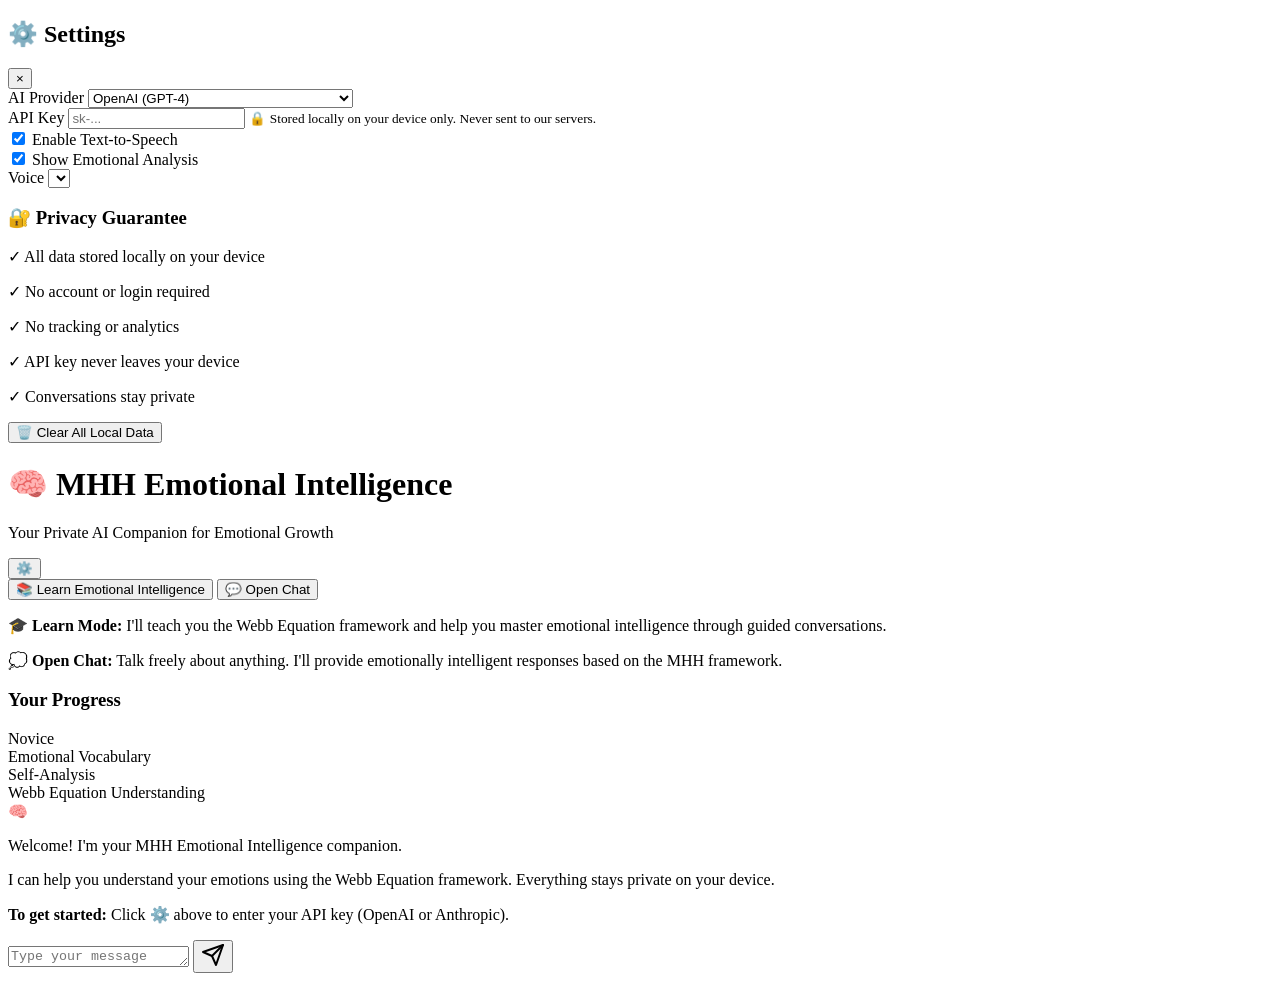
==== emotiscope/app.html @ eacdbe10 "Add EmotiScope - Production-Ready Emotional Intelligence Product This commit transforms the MVP into" ====
<!DOCTYPE html>
<html lang="en">
<head>
    <meta charset="UTF-8">
    <meta name="viewport" content="width=device-width, initial-scale=1.0">
    <title>MHH Emotional Intelligence - Private AI Chat</title>
    <link rel="stylesheet" href="styles.css">
</head>
<body>
    <!-- Settings Modal -->
    <div id="settingsModal" class="modal">
        <div class="modal-content">
            <div class="modal-header">
                <h2>⚙️ Settings</h2>
                <button class="close-btn" onclick="closeSettings()">&times;</button>
            </div>
            <div class="modal-body">
                <div class="setting-group">
                    <label for="aiProvider">AI Provider</label>
                    <select id="aiProvider" onchange="updateAPIKeyLabel()">
                        <option value="openai">OpenAI (GPT-4)</option>
                        <option value="anthropic">Anthropic (Claude)</option>
                        <option value="local">Local AI (Browser-based - Coming Soon)</option>
                    </select>
                </div>

                <div class="setting-group">
                    <label for="apiKey" id="apiKeyLabel">API Key</label>
                    <input type="password" id="apiKey" placeholder="sk-...">
                    <small class="help-text">🔒 Stored locally on your device only. Never sent to our servers.</small>
                </div>

                <div class="setting-group">
                    <label>
                        <input type="checkbox" id="ttsEnabled" checked>
                        Enable Text-to-Speech
                    </label>
                </div>

                <div class="setting-group">
                    <label>
                        <input type="checkbox" id="showEmotionalAnalysis" checked>
                        Show Emotional Analysis
                    </label>
                </div>

                <div class="setting-group">
                    <label for="voiceSelect">Voice</label>
                    <select id="voiceSelect"></select>
                </div>

                <div class="privacy-notice">
                    <h3>🔐 Privacy Guarantee</h3>
                    <p>✓ All data stored locally on your device</p>
                    <p>✓ No account or login required</p>
                    <p>✓ No tracking or analytics</p>
                    <p>✓ API key never leaves your device</p>
                    <p>✓ Conversations stay private</p>
                </div>

                <button class="danger-btn" onclick="clearAllData()">🗑️ Clear All Local Data</button>
            </div>
        </div>
    </div>

    <!-- Main App Container -->
    <div class="app-container">
        <!-- Header -->
        <header class="app-header">
            <div class="header-content">
                <h1>🧠 MHH Emotional Intelligence</h1>
                <p class="tagline">Your Private AI Companion for Emotional Growth</p>
            </div>
            <button class="settings-btn" onclick="openSettings()">⚙️</button>
        </header>

        <!-- Mode Selector -->
        <div class="mode-selector">
            <button class="mode-btn active" data-mode="learn" onclick="switchMode('learn')">
                📚 Learn Emotional Intelligence
            </button>
            <button class="mode-btn" data-mode="chat" onclick="switchMode('chat')">
                💬 Open Chat
            </button>
        </div>

        <!-- Mode Descriptions -->
        <div class="mode-description">
            <div id="learnDesc" class="desc-content active">
                <p>🎓 <strong>Learn Mode:</strong> I'll teach you the Webb Equation framework and help you master emotional intelligence through guided conversations.</p>
            </div>
            <div id="chatDesc" class="desc-content">
                <p>💭 <strong>Open Chat:</strong> Talk freely about anything. I'll provide emotionally intelligent responses based on the MHH framework.</p>
            </div>
        </div>

        <!-- Skill Progress (Learn Mode Only) -->
        <div id="skillProgress" class="skill-progress">
            <div class="skill-header">
                <h3>Your Progress</h3>
                <span id="overallLevel" class="level-badge">Novice</span>
            </div>
            <div class="skill-bars">
                <div class="skill-item">
                    <span>Emotional Vocabulary</span>
                    <div class="progress-bar">
                        <div class="progress-fill" id="vocabProgress" style="width: 0%"></div>
                    </div>
                </div>
                <div class="skill-item">
                    <span>Self-Analysis</span>
                    <div class="progress-bar">
                        <div class="progress-fill" id="analysisProgress" style="width: 0%"></div>
                    </div>
                </div>
                <div class="skill-item">
                    <span>Webb Equation Understanding</span>
                    <div class="progress-bar">
                        <div class="progress-fill" id="webbProgress" style="width: 0%"></div>
                    </div>
                </div>
            </div>
        </div>

        <!-- Chat Container -->
        <div class="chat-container" id="chatContainer">
            <div class="chat-messages" id="chatMessages">
                <!-- Welcome Message -->
                <div class="message bot-message">
                    <div class="message-avatar">🧠</div>
                    <div class="message-content">
                        <p>Welcome! I'm your MHH Emotional Intelligence companion.</p>
                        <p>I can help you understand your emotions using the Webb Equation framework. Everything stays private on your device.</p>
                        <p><strong>To get started:</strong> Click ⚙️ above to enter your API key (OpenAI or Anthropic).</p>
                    </div>
                </div>
            </div>

            <!-- Input Area -->
            <div class="chat-input-container">
                <textarea
                    id="messageInput"
                    placeholder="Type your message here..."
                    rows="1"
                    onkeydown="handleKeyPress(event)"
                ></textarea>
                <button class="send-btn" onclick="sendMessage()" id="sendBtn">
                    <svg width="24" height="24" viewBox="0 0 24 24" fill="none">
                        <path d="M22 2L11 13" stroke="currentColor" stroke-width="2" stroke-linecap="round"/>
                        <path d="M22 2L15 22L11 13L2 9L22 2Z" stroke="currentColor" stroke-width="2" stroke-linecap="round" stroke-linejoin="round"/>
                    </svg>
                </button>
            </div>
        </div>
    </div>

    <!-- Scripts -->
    <script src="mhh-engine.js"></script>
    <script src="app.js"></script>
</body>
</html>
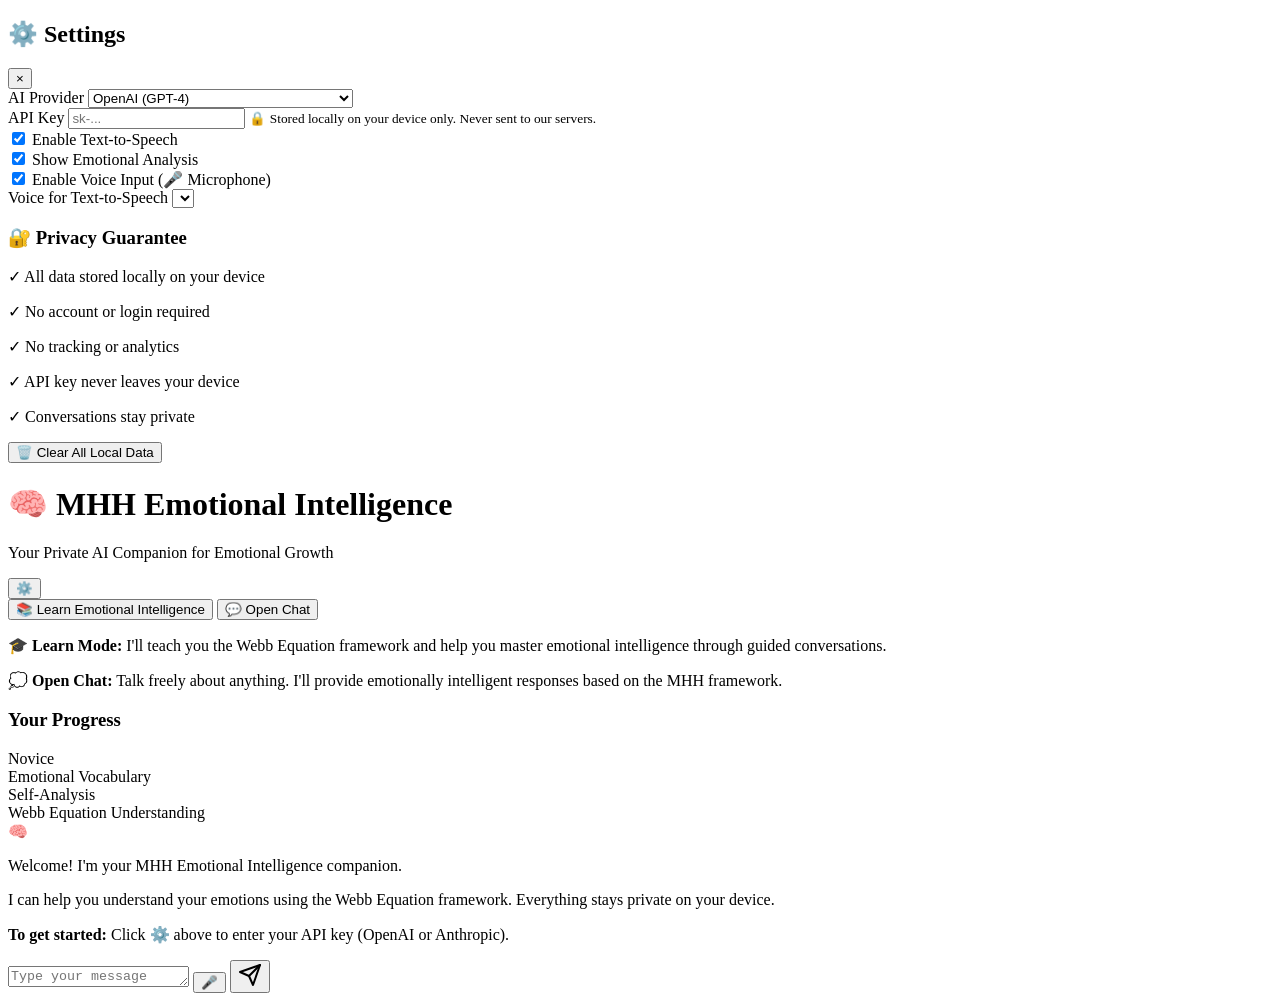
==== commit 74232fb9: "Add voice input functionality - Talk to EmotiScope This commit adds complete speech-to-text (voice i" ====
--- a/emotiscope/app.html
+++ b/emotiscope/app.html
@@ -45,7 +45,14 @@
                 </div>
 
                 <div class="setting-group">
-                    <label for="voiceSelect">Voice</label>
+                    <label>
+                        <input type="checkbox" id="voiceInputEnabled" checked>
+                        Enable Voice Input (🎤 Microphone)
+                    </label>
+                </div>
+
+                <div class="setting-group">
+                    <label for="voiceSelect">Voice for Text-to-Speech</label>
                     <select id="voiceSelect"></select>
                 </div>
 
@@ -144,6 +151,9 @@
                     rows="1"
                     onkeydown="handleKeyPress(event)"
                 ></textarea>
+                <button class="mic-btn" onclick="toggleVoiceInput()" id="micBtn" title="Click to speak">
+                    🎤
+                </button>
                 <button class="send-btn" onclick="sendMessage()" id="sendBtn">
                     <svg width="24" height="24" viewBox="0 0 24 24" fill="none">
                         <path d="M22 2L11 13" stroke="currentColor" stroke-width="2" stroke-linecap="round"/>
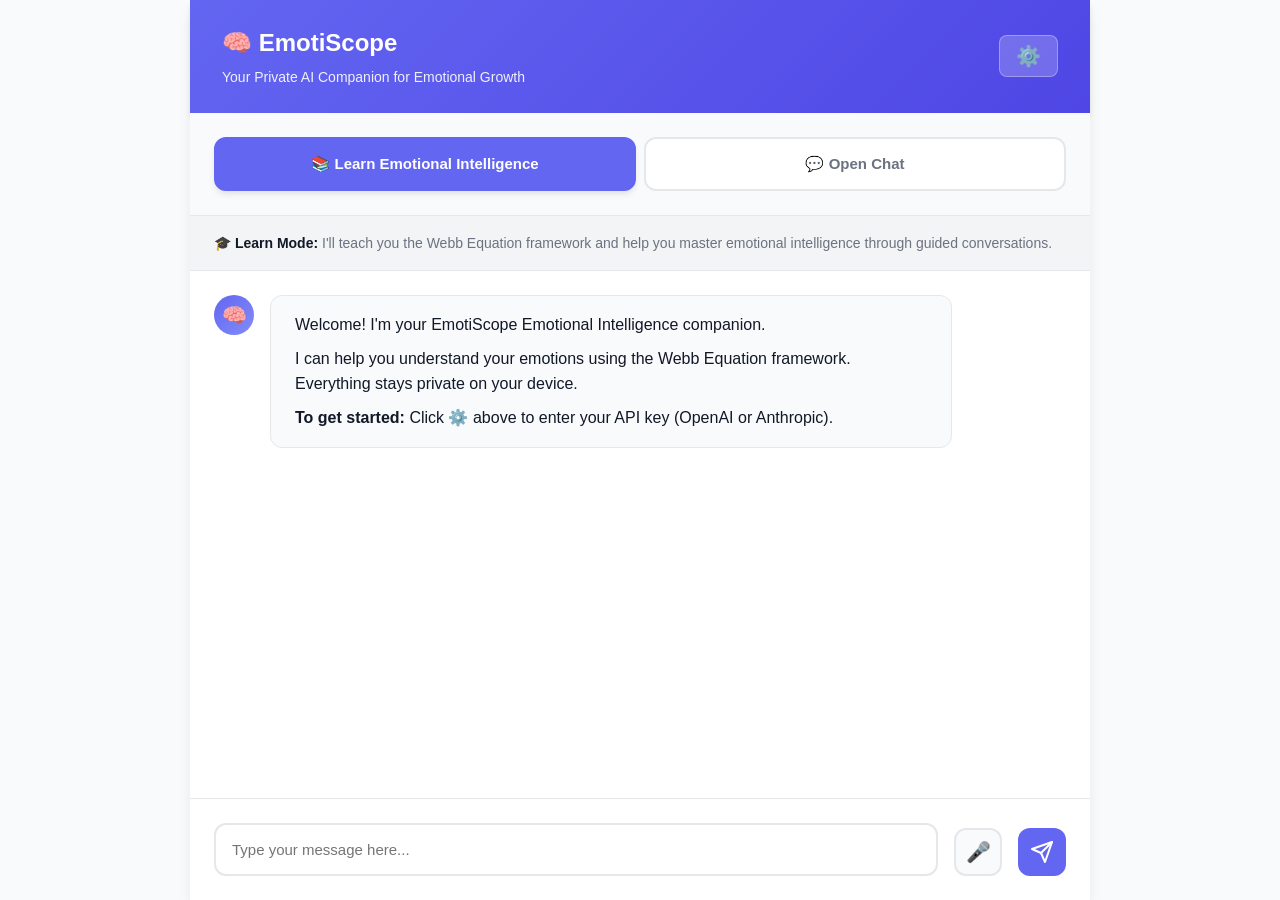
==== commit 31f75515: "Make EmotiScope production-ready: comprehensive security, performance, and UX improvements SECURITY " ====
--- a/emotiscope/app.html
+++ b/emotiscope/app.html
@@ -3,16 +3,19 @@
 <head>
     <meta charset="UTF-8">
     <meta name="viewport" content="width=device-width, initial-scale=1.0">
-    <title>MHH Emotional Intelligence - Private AI Chat</title>
-    <link rel="stylesheet" href="styles.css">
+    <meta http-equiv="Content-Security-Policy" content="default-src 'self'; script-src 'self' 'unsafe-inline'; style-src 'self' 'unsafe-inline'; connect-src 'self' https://api.openai.com https://api.anthropic.com; img-src 'self' data: https:; font-src 'self' data:;">
+    <title>EmotiScope - Your Private Emotional Intelligence Companion</title>
+    <link rel="stylesheet" href="css/app.css">
+    <link rel="manifest" href="manifest.json">
+    <meta name="theme-color" content="#6366f1">
 </head>
 <body>
     <!-- Settings Modal -->
-    <div id="settingsModal" class="modal">
+    <div id="settingsModal" class="modal" role="dialog" aria-labelledby="settingsTitle" aria-modal="true">
         <div class="modal-content">
             <div class="modal-header">
-                <h2>⚙️ Settings</h2>
-                <button class="close-btn" onclick="closeSettings()">&times;</button>
+                <h2 id="settingsTitle">⚙️ Settings</h2>
+                <button class="close-btn" onclick="closeSettings()" aria-label="Close settings">&times;</button>
             </div>
             <div class="modal-body">
                 <div class="setting-group">
@@ -75,18 +78,20 @@
         <!-- Header -->
         <header class="app-header">
             <div class="header-content">
-                <h1>🧠 MHH Emotional Intelligence</h1>
+                <h1>🧠 EmotiScope</h1>
                 <p class="tagline">Your Private AI Companion for Emotional Growth</p>
             </div>
-            <button class="settings-btn" onclick="openSettings()">⚙️</button>
+            <button class="settings-btn" onclick="openSettings()" aria-label="Open settings">⚙️</button>
         </header>
 
         <!-- Mode Selector -->
-        <div class="mode-selector">
-            <button class="mode-btn active" data-mode="learn" onclick="switchMode('learn')">
+        <div class="mode-selector" role="tablist" aria-label="Chat modes">
+            <button class="mode-btn active" data-mode="learn" onclick="switchMode('learn')"
+                    role="tab" aria-selected="true" aria-controls="learnDesc">
                 📚 Learn Emotional Intelligence
             </button>
-            <button class="mode-btn" data-mode="chat" onclick="switchMode('chat')">
+            <button class="mode-btn" data-mode="chat" onclick="switchMode('chat')"
+                    role="tab" aria-selected="false" aria-controls="chatDesc">
                 💬 Open Chat
             </button>
         </div>
@@ -131,12 +136,12 @@
 
         <!-- Chat Container -->
         <div class="chat-container" id="chatContainer">
-            <div class="chat-messages" id="chatMessages">
+            <div class="chat-messages" id="chatMessages" role="log" aria-live="polite" aria-atomic="false">
                 <!-- Welcome Message -->
                 <div class="message bot-message">
-                    <div class="message-avatar">🧠</div>
+                    <div class="message-avatar" aria-hidden="true">🧠</div>
                     <div class="message-content">
-                        <p>Welcome! I'm your MHH Emotional Intelligence companion.</p>
+                        <p>Welcome! I'm your EmotiScope Emotional Intelligence companion.</p>
                         <p>I can help you understand your emotions using the Webb Equation framework. Everything stays private on your device.</p>
                         <p><strong>To get started:</strong> Click ⚙️ above to enter your API key (OpenAI or Anthropic).</p>
                     </div>
@@ -145,17 +150,21 @@
 
             <!-- Input Area -->
             <div class="chat-input-container">
+                <label for="messageInput" class="visually-hidden">Type your message</label>
                 <textarea
                     id="messageInput"
                     placeholder="Type your message here..."
                     rows="1"
                     onkeydown="handleKeyPress(event)"
+                    aria-label="Message input"
                 ></textarea>
-                <button class="mic-btn" onclick="toggleVoiceInput()" id="micBtn" title="Click to speak">
+                <button class="mic-btn" onclick="toggleVoiceInput()" id="micBtn"
+                        title="Click to speak" aria-label="Voice input">
                     🎤
                 </button>
-                <button class="send-btn" onclick="sendMessage()" id="sendBtn">
-                    <svg width="24" height="24" viewBox="0 0 24 24" fill="none">
+                <button class="send-btn" onclick="sendMessage()" id="sendBtn"
+                        aria-label="Send message">
+                    <svg width="24" height="24" viewBox="0 0 24 24" fill="none" aria-hidden="true">
                         <path d="M22 2L11 13" stroke="currentColor" stroke-width="2" stroke-linecap="round"/>
                         <path d="M22 2L15 22L11 13L2 9L22 2Z" stroke="currentColor" stroke-width="2" stroke-linecap="round" stroke-linejoin="round"/>
                     </svg>
@@ -165,7 +174,18 @@
     </div>
 
     <!-- Scripts -->
-    <script src="mhh-engine.js"></script>
-    <script src="app.js"></script>
+    <script src="js/mhh-engine.js"></script>
+    <script src="js/app.js"></script>
+
+    <!-- Service Worker Registration -->
+    <script>
+        if ('serviceWorker' in navigator) {
+            window.addEventListener('load', () => {
+                navigator.serviceWorker.register('service-worker.js')
+                    .then(reg => console.log('Service Worker registered'))
+                    .catch(err => console.log('Service Worker registration failed'));
+            });
+        }
+    </script>
 </body>
 </html>
--- a/emotiscope/css/app.css
+++ b/emotiscope/css/app.css
@@ -0,0 +1,778 @@
+/* ==================== CSS RESET & BASE ==================== */
+* {
+    margin: 0;
+    padding: 0;
+    box-sizing: border-box;
+}
+
+:root {
+    /* Colors */
+    --primary: #6366f1;
+    --primary-dark: #4f46e5;
+    --primary-light: #818cf8;
+    --secondary: #ec4899;
+    --success: #10b981;
+    --danger: #ef4444;
+    --warning: #f59e0b;
+
+    --bg-primary: #ffffff;
+    --bg-secondary: #f9fafb;
+    --bg-tertiary: #f3f4f6;
+
+    --text-primary: #111827;
+    --text-secondary: #6b7280;
+    --text-tertiary: #9ca3af;
+
+    --border: #e5e7eb;
+    --border-hover: #d1d5db;
+
+    --shadow-sm: 0 1px 2px 0 rgb(0 0 0 / 0.05);
+    --shadow: 0 4px 6px -1px rgb(0 0 0 / 0.1);
+    --shadow-lg: 0 10px 15px -3px rgb(0 0 0 / 0.1);
+
+    /* Spacing */
+    --spacing-xs: 0.25rem;
+    --spacing-sm: 0.5rem;
+    --spacing-md: 1rem;
+    --spacing-lg: 1.5rem;
+    --spacing-xl: 2rem;
+
+    /* Border Radius */
+    --radius-sm: 0.375rem;
+    --radius-md: 0.5rem;
+    --radius-lg: 0.75rem;
+    --radius-xl: 1rem;
+
+    /* Fonts */
+    --font-body: -apple-system, BlinkMacSystemFont, 'Segoe UI', Roboto, 'Helvetica Neue', Arial, sans-serif;
+    --font-mono: 'SF Mono', Monaco, 'Cascadia Code', 'Roboto Mono', Consolas, monospace;
+}
+
+body {
+    font-family: var(--font-body);
+    background: var(--bg-secondary);
+    color: var(--text-primary);
+    line-height: 1.6;
+    -webkit-font-smoothing: antialiased;
+    -moz-osx-font-smoothing: grayscale;
+}
+
+/* ==================== ACCESSIBILITY ==================== */
+.visually-hidden {
+    position: absolute;
+    width: 1px;
+    height: 1px;
+    padding: 0;
+    margin: -1px;
+    overflow: hidden;
+    clip: rect(0, 0, 0, 0);
+    white-space: nowrap;
+    border: 0;
+}
+
+/* Focus indicators for keyboard navigation */
+button:focus-visible,
+select:focus-visible,
+input:focus-visible,
+textarea:focus-visible {
+    outline: 3px solid var(--primary);
+    outline-offset: 2px;
+}
+
+/* Skip to main content link */
+.skip-link {
+    position: absolute;
+    top: -40px;
+    left: 0;
+    background: var(--primary);
+    color: white;
+    padding: 8px;
+    text-decoration: none;
+    z-index: 100;
+}
+
+.skip-link:focus {
+    top: 0;
+}
+
+/* ==================== APP CONTAINER ==================== */
+.app-container {
+    max-width: 900px;
+    margin: 0 auto;
+    min-height: 100vh;
+    background: var(--bg-primary);
+    display: flex;
+    flex-direction: column;
+    box-shadow: var(--shadow-lg);
+}
+
+/* ==================== HEADER ==================== */
+.app-header {
+    background: linear-gradient(135deg, var(--primary) 0%, var(--primary-dark) 100%);
+    color: white;
+    padding: var(--spacing-lg) var(--spacing-xl);
+    display: flex;
+    justify-content: space-between;
+    align-items: center;
+    box-shadow: var(--shadow);
+}
+
+.app-header h1 {
+    font-size: 1.5rem;
+    font-weight: 700;
+    margin-bottom: var(--spacing-xs);
+}
+
+.tagline {
+    font-size: 0.875rem;
+    opacity: 0.9;
+}
+
+.settings-btn {
+    background: rgba(255, 255, 255, 0.2);
+    border: 1px solid rgba(255, 255, 255, 0.3);
+    color: white;
+    padding: var(--spacing-sm) var(--spacing-md);
+    border-radius: var(--radius-md);
+    cursor: pointer;
+    font-size: 1.25rem;
+    transition: all 0.2s;
+}
+
+.settings-btn:hover {
+    background: rgba(255, 255, 255, 0.3);
+    transform: translateY(-1px);
+}
+
+/* ==================== MODE SELECTOR ==================== */
+.mode-selector {
+    display: flex;
+    gap: var(--spacing-sm);
+    padding: var(--spacing-lg);
+    background: var(--bg-secondary);
+    border-bottom: 1px solid var(--border);
+}
+
+.mode-btn {
+    flex: 1;
+    padding: var(--spacing-md) var(--spacing-lg);
+    border: 2px solid var(--border);
+    background: var(--bg-primary);
+    border-radius: var(--radius-lg);
+    cursor: pointer;
+    font-size: 0.9375rem;
+    font-weight: 600;
+    color: var(--text-secondary);
+    transition: all 0.2s;
+}
+
+.mode-btn:hover {
+    border-color: var(--primary-light);
+    color: var(--primary);
+}
+
+.mode-btn.active {
+    border-color: var(--primary);
+    background: var(--primary);
+    color: white;
+    box-shadow: var(--shadow);
+}
+
+/* ==================== MODE DESCRIPTION ==================== */
+.mode-description {
+    padding: var(--spacing-md) var(--spacing-lg);
+    background: var(--bg-tertiary);
+    border-bottom: 1px solid var(--border);
+}
+
+.desc-content {
+    display: none;
+    font-size: 0.875rem;
+    color: var(--text-secondary);
+}
+
+.desc-content.active {
+    display: block;
+}
+
+.desc-content strong {
+    color: var(--text-primary);
+}
+
+/* ==================== SKILL PROGRESS ==================== */
+.skill-progress {
+    padding: var(--spacing-lg);
+    background: var(--bg-primary);
+    border-bottom: 1px solid var(--border);
+    display: none;
+}
+
+.skill-progress.active {
+    display: block;
+}
+
+.skill-header {
+    display: flex;
+    justify-content: space-between;
+    align-items: center;
+    margin-bottom: var(--spacing-md);
+}
+
+.skill-header h3 {
+    font-size: 1rem;
+    color: var(--text-primary);
+}
+
+.level-badge {
+    background: var(--primary);
+    color: white;
+    padding: var(--spacing-xs) var(--spacing-md);
+    border-radius: var(--radius-md);
+    font-size: 0.75rem;
+    font-weight: 600;
+    text-transform: uppercase;
+}
+
+.skill-bars {
+    display: flex;
+    flex-direction: column;
+    gap: var(--spacing-md);
+}
+
+.skill-item span {
+    display: block;
+    font-size: 0.875rem;
+    color: var(--text-secondary);
+    margin-bottom: var(--spacing-xs);
+}
+
+.progress-bar {
+    height: 8px;
+    background: var(--bg-tertiary);
+    border-radius: var(--radius-md);
+    overflow: hidden;
+}
+
+.progress-fill {
+    height: 100%;
+    background: linear-gradient(90deg, var(--primary), var(--primary-light));
+    border-radius: var(--radius-md);
+    transition: width 0.3s ease;
+}
+
+/* ==================== CHAT CONTAINER ==================== */
+.chat-container {
+    flex: 1;
+    display: flex;
+    flex-direction: column;
+    overflow: hidden;
+}
+
+.chat-messages {
+    flex: 1;
+    overflow-y: auto;
+    padding: var(--spacing-lg);
+    display: flex;
+    flex-direction: column;
+    gap: var(--spacing-lg);
+}
+
+/* ==================== MESSAGES ==================== */
+.message {
+    display: flex;
+    gap: var(--spacing-md);
+    animation: messageSlideIn 0.3s ease;
+}
+
+@keyframes messageSlideIn {
+    from {
+        opacity: 0;
+        transform: translateY(10px);
+    }
+    to {
+        opacity: 1;
+        transform: translateY(0);
+    }
+}
+
+.message-avatar {
+    width: 40px;
+    height: 40px;
+    border-radius: 50%;
+    display: flex;
+    align-items: center;
+    justify-content: center;
+    font-size: 1.25rem;
+    flex-shrink: 0;
+}
+
+.bot-message .message-avatar {
+    background: linear-gradient(135deg, var(--primary), var(--primary-light));
+}
+
+.user-message {
+    flex-direction: row-reverse;
+}
+
+.user-message .message-avatar {
+    background: var(--bg-tertiary);
+}
+
+.message-content {
+    flex: 1;
+    padding: var(--spacing-md) var(--spacing-lg);
+    border-radius: var(--radius-lg);
+    max-width: 80%;
+}
+
+.bot-message .message-content {
+    background: var(--bg-secondary);
+    border: 1px solid var(--border);
+}
+
+.user-message .message-content {
+    background: var(--primary);
+    color: white;
+}
+
+.message-content p {
+    margin-bottom: var(--spacing-sm);
+}
+
+.message-content p:last-child {
+    margin-bottom: 0;
+}
+
+/* Emotional Analysis Badge */
+.emotion-badge {
+    display: inline-block;
+    background: rgba(99, 102, 241, 0.1);
+    color: var(--primary);
+    padding: var(--spacing-xs) var(--spacing-sm);
+    border-radius: var(--radius-sm);
+    font-size: 0.75rem;
+    font-weight: 600;
+    margin-right: var(--spacing-xs);
+    margin-top: var(--spacing-xs);
+}
+
+.emotion-analysis {
+    margin-top: var(--spacing-md);
+    padding: var(--spacing-md);
+    background: rgba(99, 102, 241, 0.05);
+    border-left: 3px solid var(--primary);
+    border-radius: var(--radius-sm);
+    font-size: 0.875rem;
+}
+
+.emotion-analysis h4 {
+    font-size: 0.875rem;
+    color: var(--primary);
+    margin-bottom: var(--spacing-sm);
+}
+
+/* Audio Button */
+.audio-btn {
+    background: none;
+    border: none;
+    cursor: pointer;
+    font-size: 1rem;
+    opacity: 0.6;
+    transition: opacity 0.2s;
+    margin-left: var(--spacing-sm);
+}
+
+.audio-btn:hover {
+    opacity: 1;
+}
+
+.audio-btn.playing {
+    opacity: 1;
+    animation: pulse 1s infinite;
+}
+
+@keyframes pulse {
+    0%, 100% { opacity: 1; }
+    50% { opacity: 0.5; }
+}
+
+/* ==================== INPUT AREA ==================== */
+.chat-input-container {
+    padding: var(--spacing-lg);
+    background: var(--bg-primary);
+    border-top: 1px solid var(--border);
+    display: flex;
+    gap: var(--spacing-md);
+    align-items: flex-end;
+}
+
+#messageInput {
+    flex: 1;
+    padding: var(--spacing-md);
+    border: 2px solid var(--border);
+    border-radius: var(--radius-lg);
+    font-family: var(--font-body);
+    font-size: 0.9375rem;
+    resize: none;
+    max-height: 150px;
+    transition: border-color 0.2s;
+}
+
+#messageInput:focus {
+    outline: none;
+    border-color: var(--primary);
+}
+
+.send-btn {
+    width: 48px;
+    height: 48px;
+    background: var(--primary);
+    color: white;
+    border: none;
+    border-radius: var(--radius-lg);
+    cursor: pointer;
+    display: flex;
+    align-items: center;
+    justify-content: center;
+    transition: all 0.2s;
+    flex-shrink: 0;
+}
+
+.send-btn:hover {
+    background: var(--primary-dark);
+    transform: translateY(-2px);
+    box-shadow: var(--shadow);
+}
+
+.send-btn:active {
+    transform: translateY(0);
+}
+
+.send-btn:disabled {
+    background: var(--bg-tertiary);
+    color: var(--text-tertiary);
+    cursor: not-allowed;
+    transform: none;
+}
+
+.send-btn.loading {
+    background: var(--primary-light);
+    animation: spin 1s linear infinite;
+    pointer-events: none;
+}
+
+@keyframes spin {
+    0% { transform: rotate(0deg); }
+    100% { transform: rotate(360deg); }
+}
+
+/* Microphone Button */
+.mic-btn {
+    width: 48px;
+    height: 48px;
+    background: var(--bg-secondary);
+    color: var(--text-primary);
+    border: 2px solid var(--border);
+    border-radius: var(--radius-lg);
+    cursor: pointer;
+    display: flex;
+    align-items: center;
+    justify-content: center;
+    transition: all 0.2s;
+    flex-shrink: 0;
+    font-size: 1.25rem;
+}
+
+.mic-btn:hover {
+    background: var(--bg-tertiary);
+    border-color: var(--primary);
+    transform: translateY(-2px);
+    box-shadow: var(--shadow);
+}
+
+.mic-btn:active {
+    transform: translateY(0);
+}
+
+.mic-btn.listening {
+    background: var(--danger);
+    border-color: var(--danger);
+    color: white;
+    animation: pulse 1.5s infinite;
+}
+
+.mic-btn:disabled {
+    background: var(--bg-tertiary);
+    border-color: var(--border);
+    color: var(--text-tertiary);
+    cursor: not-allowed;
+    transform: none;
+}
+
+@keyframes pulse {
+    0%, 100% {
+        transform: scale(1);
+        box-shadow: 0 0 0 0 rgba(239, 68, 68, 0.7);
+    }
+    50% {
+        transform: scale(1.05);
+        box-shadow: 0 0 0 10px rgba(239, 68, 68, 0);
+    }
+}
+
+/* ==================== MODAL ==================== */
+.modal {
+    display: none;
+    position: fixed;
+    top: 0;
+    left: 0;
+    width: 100%;
+    height: 100%;
+    background: rgba(0, 0, 0, 0.5);
+    z-index: 1000;
+    animation: fadeIn 0.2s ease;
+}
+
+@keyframes fadeIn {
+    from { opacity: 0; }
+    to { opacity: 1; }
+}
+
+.modal.active {
+    display: flex;
+    align-items: center;
+    justify-content: center;
+    padding: var(--spacing-lg);
+}
+
+.modal-content {
+    background: var(--bg-primary);
+    border-radius: var(--radius-xl);
+    max-width: 500px;
+    width: 100%;
+    max-height: 90vh;
+    overflow-y: auto;
+    box-shadow: var(--shadow-lg);
+    animation: slideUp 0.3s ease;
+}
+
+@keyframes slideUp {
+    from {
+        opacity: 0;
+        transform: translateY(20px);
+    }
+    to {
+        opacity: 1;
+        transform: translateY(0);
+    }
+}
+
+.modal-header {
+    padding: var(--spacing-lg);
+    border-bottom: 1px solid var(--border);
+    display: flex;
+    justify-content: space-between;
+    align-items: center;
+}
+
+.modal-header h2 {
+    font-size: 1.25rem;
+}
+
+.close-btn {
+    background: none;
+    border: none;
+    font-size: 2rem;
+    cursor: pointer;
+    color: var(--text-tertiary);
+    line-height: 1;
+    transition: color 0.2s;
+}
+
+.close-btn:hover {
+    color: var(--text-primary);
+}
+
+.modal-body {
+    padding: var(--spacing-lg);
+}
+
+/* ==================== SETTINGS ==================== */
+.setting-group {
+    margin-bottom: var(--spacing-lg);
+}
+
+.setting-group label {
+    display: block;
+    font-weight: 600;
+    margin-bottom: var(--spacing-sm);
+    color: var(--text-primary);
+}
+
+.setting-group input[type="text"],
+.setting-group input[type="password"],
+.setting-group select {
+    width: 100%;
+    padding: var(--spacing-md);
+    border: 2px solid var(--border);
+    border-radius: var(--radius-md);
+    font-family: var(--font-body);
+    font-size: 0.9375rem;
+    transition: border-color 0.2s;
+}
+
+.setting-group input:focus,
+.setting-group select:focus {
+    outline: none;
+    border-color: var(--primary);
+}
+
+.setting-group input[type="checkbox"] {
+    margin-right: var(--spacing-sm);
+    width: 18px;
+    height: 18px;
+    cursor: pointer;
+}
+
+.help-text {
+    display: block;
+    margin-top: var(--spacing-xs);
+    font-size: 0.8125rem;
+    color: var(--text-tertiary);
+}
+
+.privacy-notice {
+    background: rgba(16, 185, 129, 0.1);
+    border: 1px solid var(--success);
+    border-radius: var(--radius-md);
+    padding: var(--spacing-md);
+    margin-bottom: var(--spacing-lg);
+}
+
+.privacy-notice h3 {
+    font-size: 1rem;
+    color: var(--success);
+    margin-bottom: var(--spacing-sm);
+}
+
+.privacy-notice p {
+    font-size: 0.875rem;
+    color: var(--text-secondary);
+    margin-bottom: var(--spacing-xs);
+}
+
+.danger-btn {
+    width: 100%;
+    padding: var(--spacing-md);
+    background: var(--danger);
+    color: white;
+    border: none;
+    border-radius: var(--radius-md);
+    cursor: pointer;
+    font-weight: 600;
+    transition: all 0.2s;
+}
+
+.danger-btn:hover {
+    background: #dc2626;
+    transform: translateY(-1px);
+    box-shadow: var(--shadow);
+}
+
+/* ==================== LOADING INDICATOR ==================== */
+.typing-indicator {
+    display: flex;
+    gap: 4px;
+    padding: var(--spacing-md);
+}
+
+.typing-dot {
+    width: 8px;
+    height: 8px;
+    background: var(--text-tertiary);
+    border-radius: 50%;
+    animation: typing 1.4s infinite;
+}
+
+.typing-dot:nth-child(2) {
+    animation-delay: 0.2s;
+}
+
+.typing-dot:nth-child(3) {
+    animation-delay: 0.4s;
+}
+
+@keyframes typing {
+    0%, 60%, 100% {
+        transform: translateY(0);
+        opacity: 0.4;
+    }
+    30% {
+        transform: translateY(-10px);
+        opacity: 1;
+    }
+}
+
+/* ==================== RESPONSIVE ==================== */
+@media (max-width: 768px) {
+    .app-header {
+        padding: var(--spacing-md);
+    }
+
+    .app-header h1 {
+        font-size: 1.25rem;
+    }
+
+    .mode-selector {
+        flex-direction: column;
+    }
+
+    .message-content {
+        max-width: 85%;
+    }
+
+    .chat-messages {
+        padding: var(--spacing-md);
+    }
+}
+
+/* ==================== SCROLLBAR ==================== */
+::-webkit-scrollbar {
+    width: 8px;
+}
+
+::-webkit-scrollbar-track {
+    background: var(--bg-secondary);
+}
+
+::-webkit-scrollbar-thumb {
+    background: var(--border-hover);
+    border-radius: var(--radius-md);
+}
+
+::-webkit-scrollbar-thumb:hover {
+    background: var(--text-tertiary);
+}
+
+/* ==================== NOTIFICATIONS ==================== */
+@keyframes slideIn {
+    from {
+        opacity: 0;
+        transform: translateX(100%);
+    }
+    to {
+        opacity: 1;
+        transform: translateX(0);
+    }
+}
+
+@keyframes slideOut {
+    from {
+        opacity: 1;
+        transform: translateX(0);
+    }
+    to {
+        opacity: 0;
+        transform: translateX(100%);
+    }
+}
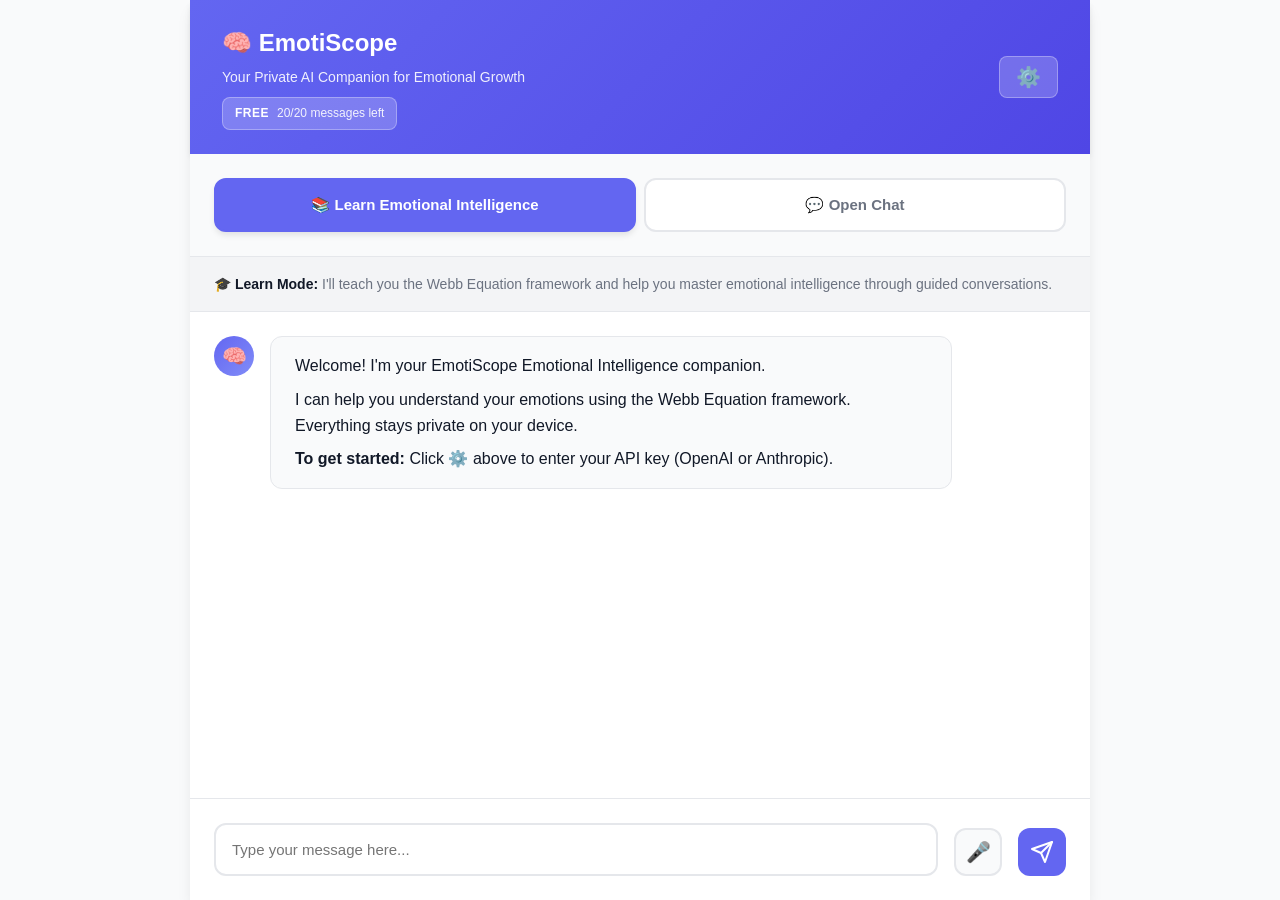
==== commit 8da57e06: "Integrate world-class MHH emotional intelligence framework and apply critical production fixes" ====
--- a/emotiscope/app.html
+++ b/emotiscope/app.html
@@ -174,7 +174,7 @@
     </div>
 
     <!-- Scripts -->
-    <script src="js/mhh-engine.js"></script>
+    <script src="js/mhh-engine-enhanced.js"></script>
     <script src="js/app.js"></script>
 
     <!-- Service Worker Registration -->
--- a/emotiscope/css/app.css
+++ b/emotiscope/css/app.css
@@ -776,3 +776,243 @@
         transform: translateX(100%);
     }
 }
+
+/* ==================== LICENSE UI ==================== */
+.license-badge {
+    display: inline-flex;
+    align-items: center;
+    gap: 0.5rem;
+    background: rgba(255, 255, 255, 0.2);
+    padding: 0.375rem 0.75rem;
+    border-radius: var(--radius-md);
+    font-size: 0.75rem;
+    margin-top: 0.5rem;
+    border: 1px solid rgba(255, 255, 255, 0.3);
+}
+
+.license-badge .tier-name {
+    font-weight: 600;
+    text-transform: uppercase;
+    letter-spacing: 0.5px;
+}
+
+.license-badge .tier-usage {
+    opacity: 0.9;
+}
+
+.license-badge.warning {
+    background: rgba(245, 158, 11, 0.3);
+    border-color: rgba(245, 158, 11, 0.5);
+    animation: pulse 2s infinite;
+}
+
+.license-badge.premium-tier,
+.license-badge.pro-tier {
+    background: rgba(16, 185, 129, 0.3);
+    border-color: rgba(16, 185, 129, 0.5);
+}
+
+/* ==================== UPGRADE MODAL ==================== */
+.upgrade-modal .upgrade-content {
+    max-width: 1000px;
+    max-height: 90vh;
+    overflow-y: auto;
+}
+
+.upgrade-hero {
+    text-align: center;
+    padding: 2rem 1rem;
+    border-bottom: 2px solid var(--border);
+}
+
+.upgrade-icon {
+    font-size: 4rem;
+    margin-bottom: 1rem;
+    animation: gentleBounce 2s ease-in-out infinite;
+}
+
+@keyframes gentleBounce {
+    0%, 100% { transform: translateY(0); }
+    50% { transform: translateY(-10px); }
+}
+
+.upgrade-hero h2 {
+    font-size: 2rem;
+    margin-bottom: 1rem;
+    color: var(--text-primary);
+}
+
+.upgrade-hero p {
+    font-size: 1.125rem;
+    color: var(--text-secondary);
+    max-width: 600px;
+    margin: 0 auto;
+}
+
+/* Pricing Tiers */
+.pricing-tiers {
+    display: grid;
+    grid-template-columns: repeat(auto-fit, minmax(280px, 1fr));
+    gap: 1.5rem;
+    padding: 2rem 1rem;
+}
+
+.pricing-card {
+    background: white;
+    border: 2px solid var(--border);
+    border-radius: var(--radius-lg);
+    padding: 2rem;
+    transition: all 0.3s;
+    position: relative;
+}
+
+.pricing-card.featured {
+    border-color: var(--primary);
+    box-shadow: 0 8px 24px rgba(99, 102, 241, 0.15);
+    transform: scale(1.05);
+}
+
+.pricing-card:hover {
+    transform: translateY(-5px);
+    box-shadow: var(--shadow-lg);
+}
+
+.pricing-card.featured:hover {
+    transform: scale(1.05) translateY(-5px);
+}
+
+.tier-badge {
+    position: absolute;
+    top: -12px;
+    left: 50%;
+    transform: translateX(-50%);
+    background: linear-gradient(135deg, var(--primary), var(--secondary));
+    color: white;
+    padding: 0.25rem 0.75rem;
+    border-radius: var(--radius-md);
+    font-size: 0.625rem;
+    font-weight: 700;
+    letter-spacing: 1px;
+}
+
+.tier-header {
+    text-align: center;
+    padding-bottom: 1.5rem;
+    border-bottom: 2px solid var(--border);
+}
+
+.tier-header h3 {
+    font-size: 1.5rem;
+    margin-bottom: 0.5rem;
+    color: var(--text-primary);
+}
+
+.tier-price {
+    font-size: 2.5rem;
+    font-weight: 700;
+    color: var(--primary);
+}
+
+.tier-price span {
+    font-size: 1rem;
+    font-weight: 400;
+    color: var(--text-secondary);
+}
+
+.tier-features {
+    list-style: none;
+    padding: 1.5rem 0;
+    margin: 0;
+}
+
+.tier-features li {
+    padding: 0.5rem 0;
+    color: var(--text-primary);
+    font-size: 0.9375rem;
+}
+
+.tier-features li:before {
+    margin-right: 0.5rem;
+}
+
+.tier-cta {
+    display: block;
+    width: 100%;
+    padding: 0.875rem 1.5rem;
+    background: linear-gradient(135deg, var(--primary), var(--primary-dark));
+    color: white;
+    text-align: center;
+    border-radius: var(--radius-md);
+    font-weight: 600;
+    text-decoration: none;
+    transition: all 0.3s;
+    border: none;
+    cursor: pointer;
+}
+
+.tier-cta:hover {
+    transform: translateY(-2px);
+    box-shadow: 0 8px 16px rgba(99, 102, 241, 0.3);
+}
+
+.tier-cta.secondary {
+    background: var(--bg-secondary);
+    color: var(--primary);
+    border: 2px solid var(--primary);
+}
+
+.tier-cta.secondary:hover {
+    background: var(--primary);
+    color: white;
+}
+
+.tier-current {
+    padding: 0.875rem 1.5rem;
+    background: var(--bg-secondary);
+    color: var(--text-secondary);
+    text-align: center;
+    border-radius: var(--radius-md);
+    font-weight: 600;
+}
+
+.upgrade-footer {
+    text-align: center;
+    padding: 1.5rem 1rem;
+    border-top: 2px solid var(--border);
+    background: var(--bg-secondary);
+}
+
+.upgrade-footer p {
+    color: var(--text-secondary);
+    font-size: 0.875rem;
+    margin-bottom: 1rem;
+}
+
+.link-btn {
+    background: none;
+    border: none;
+    color: var(--primary);
+    text-decoration: underline;
+    cursor: pointer;
+    font-size: 0.9375rem;
+    padding: 0.5rem;
+}
+
+.link-btn:hover {
+    color: var(--primary-dark);
+}
+
+/* ==================== RESPONSIVE ==================== */
+@media (max-width: 768px) {
+    .pricing-tiers {
+        grid-template-columns: 1fr;
+    }
+
+    .pricing-card.featured {
+        transform: scale(1);
+    }
+
+    .upgrade-hero h2 {
+        font-size: 1.5rem;
+    }
+}
